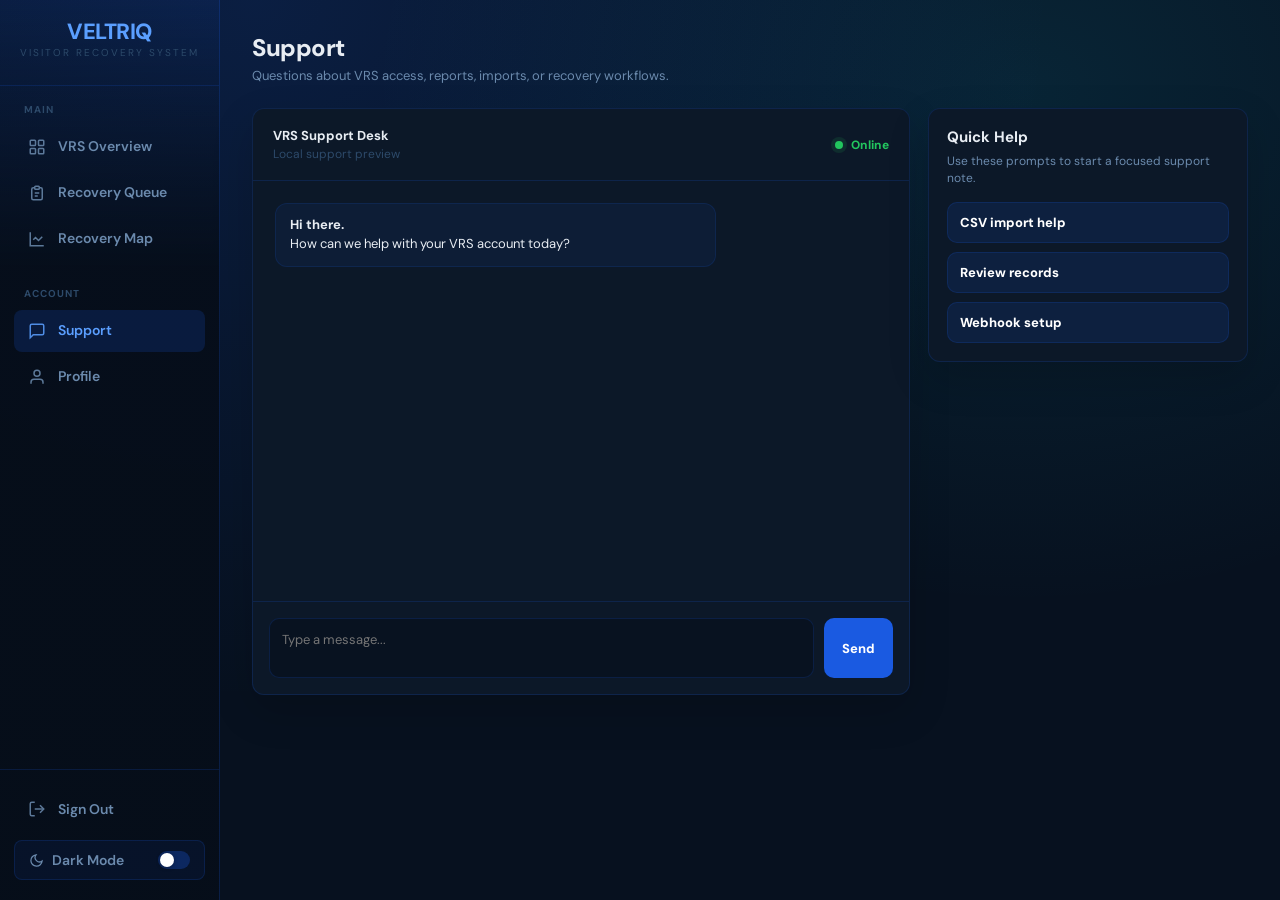
==== chat.html @ 0a5014c0 "Add files via upload" ====
<!DOCTYPE html>
<html lang="en">
<head>
<script>document.documentElement.style.opacity = '1';</script>
<script>(function(){const t=localStorage.getItem('veltriq_theme')||'dark';document.documentElement.setAttribute('data-theme',t);})();</script>
<meta charset="UTF-8">
<meta name="viewport" content="width=device-width, initial-scale=1.0">
<link rel="icon" type="image/png" href="assets/favicon.png">
<title>VELTRIQ - Support</title>
<link href="https://fonts.googleapis.com/css2?family=DM+Sans:wght@300;400;500;600;700&family=DM+Mono:wght@400;500&display=swap" rel="stylesheet">
<style>
  :root { --bg:#07111f; --sidebar-bg:#060e1a; --card-bg:#0c1828; --card-border:rgba(26,90,225,0.18); --text-primary:#e8edf3; --text-secondary:#6b8aad; --text-muted:#2d4a6a; --accent-blue:#1a5ae1; --accent-cyan:#11b4dc; --accent-green:#22c55e; --sidebar-width:220px; }
  * { margin:0; padding:0; box-sizing:border-box; }
  body { background:radial-gradient(ellipse at 20% 0%,rgba(26,90,225,0.18) 0%,transparent 55%),radial-gradient(ellipse at 80% 10%,rgba(17,180,220,0.12) 0%,transparent 45%),#07111f; font-family:'DM Sans',sans-serif; color:var(--text-primary); display:flex; min-height:100vh; font-size:13px; }
  [data-theme="light"] { --bg:#f0f4f8; --sidebar-bg:#e8edf5; --card-bg:#ffffff; --card-border:rgba(26,90,225,0.15); --text-primary:#0f1e33; --text-secondary:#4a6080; --text-muted:#8fa3bb; }
  [data-theme="light"] body { background:#f0f4f8; }
  [data-theme="light"] .sidebar { background:linear-gradient(180deg,rgba(26,90,225,0.06) 0%,rgba(232,237,245,0.98) 30%); border-right-color:rgba(26,90,225,0.15); }
  [data-theme="light"] .nav-item { color:#4a6080; }
  [data-theme="light"] .support-card, [data-theme="light"] .quick-card { background:#ffffff; border-color:rgba(26,90,225,0.12); }
  .sidebar { width:var(--sidebar-width); background:linear-gradient(180deg,rgba(26,90,225,0.08) 0%,rgba(6,14,26,0.98) 30%); border-right:1px solid rgba(26,90,225,0.22); display:flex; flex-direction:column; padding:20px 0; position:fixed; top:0; left:0; bottom:0; z-index:100; overflow-y:auto; }
  .logo { padding:0 18px 24px; border-bottom:1px solid var(--card-border); margin-bottom:18px; text-align:center; }

  .nav-section { padding: 0 14px; margin-bottom: 24px; }
  .nav-label {
    font-size: 10px; color: var(--text-muted); text-transform: uppercase;
    letter-spacing: 1px; padding: 0 10px 10px; font-weight: 700;
  }
  .nav-item {
    display: flex; align-items: center; gap: 12px; padding: 11px 14px;
    border-radius: 8px; color: var(--text-secondary); cursor: pointer;
    transition: all 0.15s; font-size: 14px; font-weight: 600; margin-bottom: 4px;
    text-decoration: none; border: none; background: transparent; font-family: inherit; width: 100%;
    text-align: left;
  }
  .nav-item:hover { background: rgba(26,90,225,0.1); color: var(--text-primary); }
  .nav-item.active { background: rgba(26,90,225,0.18); color: #5b9fff; }
  .nav-item svg { width: 18px; height: 18px; opacity: 0.86; flex-shrink: 0; }
  .sidebar-bottom {
    margin-top: auto; padding: 18px 14px 0;
    border-top: 1px solid var(--card-border);
  }
  .theme-btn {
    width: 100%; display: flex; align-items: center; justify-content: space-between;
    padding: 10px 14px; border-radius: 8px; margin-top: 10px;
    background: rgba(26,90,225,0.08); border: 1px solid rgba(26,90,225,0.18);
    color: var(--text-secondary); font-family: inherit; font-size: 14px; font-weight: 600;
    cursor: pointer; transition: all 0.15s; text-align: left;
  }
  .theme-btn:hover { background: rgba(26,90,225,0.14); color: var(--text-primary); }

  .toggle-track { width:32px; height:18px; border-radius:9px; background:rgba(26,90,225,0.3); position:relative; transition:background .25s; flex-shrink:0; }
  .toggle-track.on { background:#1a5ae1; }
  .toggle-thumb { position:absolute; top:2px; left:2px; width:14px; height:14px; border-radius:50%; background:#fff; transition:transform .25s; box-shadow:0 1px 4px rgba(0,0,0,.3); }
  .toggle-thumb.on { transform:translateX(14px); }
  .main { margin-left:var(--sidebar-width); flex:1; padding:32px; min-width:0; }
  .page-title { font-size:24px; font-weight:800; letter-spacing:-.5px; }
  .page-sub { color:var(--text-secondary); font-size:13px; margin-top:4px; margin-bottom:24px; }
  .support-grid { display:grid; grid-template-columns:minmax(320px,1fr) 320px; gap:18px; align-items:start; }
  .support-card, .quick-card { background:var(--card-bg); border:1px solid var(--card-border); border-radius:12px; box-shadow:0 16px 42px rgba(0,0,0,.16); }
  .support-card { overflow:hidden; }
  .support-head { padding:18px 20px; border-bottom:1px solid var(--card-border); display:flex; align-items:center; justify-content:space-between; }
  .status-pill { display:inline-flex; align-items:center; gap:8px; color:var(--accent-green); font-weight:800; font-size:12px; }
  .status-pill span { width:8px; height:8px; border-radius:50%; background:var(--accent-green); box-shadow:0 0 0 4px rgba(34,197,94,.12); }
  .messages { padding:22px; min-height:420px; display:flex; flex-direction:column; gap:12px; }
  .bubble { max-width:72%; padding:12px 14px; border-radius:12px; line-height:1.45; border:1px solid rgba(26,90,225,.14); }
  .bubble.agent { background:rgba(26,90,225,.08); color:var(--text-primary); }
  .bubble.user { background:linear-gradient(135deg,#1a5ae1,#1048b8); color:white; align-self:flex-end; }
  .composer { display:flex; gap:10px; padding:16px; border-top:1px solid var(--card-border); }
  .composer textarea { flex:1; min-height:44px; max-height:110px; resize:none; background:rgba(6,14,26,.48); border:1px solid var(--card-border); color:var(--text-primary); border-radius:10px; padding:12px; font:inherit; outline:none; }
  .composer button, .quick-card button { border:none; border-radius:10px; background:var(--accent-blue); color:#fff; font:inherit; font-weight:800; cursor:pointer; padding:0 18px; }
  .quick-card { padding:18px; }
  .quick-card h3 { font-size:15px; margin-bottom:6px; }
  .quick-card p { color:var(--text-secondary); font-size:12px; line-height:1.45; margin-bottom:14px; }
  .quick-list { display:grid; gap:9px; }
  .quick-list button { text-align:left; padding:11px 12px; background:rgba(26,90,225,.12); border:1px solid rgba(26,90,225,.18); }
  @media (max-width:1000px){ .support-grid{grid-template-columns:1fr;} }
</style>

<style id="vrs-sidebar-reset">
  :root { --sidebar-width: 220px !important; }
  body { margin: 0 !important; }
  .sidebar {
    width: var(--sidebar-width) !important;
    min-width: var(--sidebar-width) !important;
    max-width: var(--sidebar-width) !important;
    position: fixed !important;
    inset: 0 auto 0 0 !important;
    z-index: 1000 !important;
    display: flex !important;
    flex-direction: column !important;
    padding: 20px 0 !important;
    overflow-y: auto !important;
    background: linear-gradient(180deg, rgba(26,90,225,0.08) 0%, rgba(6,14,26,0.98) 30%) !important;
    border-right: 1px solid rgba(26,90,225,0.22) !important;
  }
  .main {
    margin-left: var(--sidebar-width) !important;
  }
  .sidebar .logo {
    display: block !important;
    padding: 0 18px 24px !important;
    margin: 0 0 18px !important;
    border-bottom: 1px solid var(--card-border, rgba(26,90,225,0.18)) !important;
    text-align: center !important;
  }
  .sidebar .logo div:first-child {
    display: block !important;
    font-size: 22px !important;
    line-height: 1.05 !important;
    font-weight: 800 !important;
    letter-spacing: -0.5px !important;
    color: #5b9fff !important;
  }
  .sidebar .logo div:last-child {
    display: block !important;
    font-size: 10px !important;
    line-height: 1.45 !important;
    color: var(--text-muted, #2d4a6a) !important;
    letter-spacing: 2px !important;
    text-transform: uppercase !important;
    margin-top: 3px !important;
  }
  .sidebar .nav-section {
    display: block !important;
    padding: 0 14px !important;
    margin: 0 0 24px !important;
  }
  .sidebar .nav-label {
    display: block !important;
    font-size: 10px !important;
    line-height: 1.2 !important;
    color: var(--text-muted, #2d4a6a) !important;
    text-transform: uppercase !important;
    letter-spacing: 1px !important;
    padding: 0 10px 10px !important;
    font-weight: 700 !important;
  }
  .sidebar .nav-item,
  .sidebar button.nav-item,
  .sidebar a.nav-item {
    appearance: none !important;
    -webkit-appearance: none !important;
    display: flex !important;
    align-items: center !important;
    gap: 12px !important;
    width: 100% !important;
    min-height: 42px !important;
    padding: 11px 14px !important;
    margin: 0 0 4px !important;
    border: 0 !important;
    border-radius: 8px !important;
    background: transparent !important;
    color: var(--text-secondary, #6b8aad) !important;
    font-family: 'DM Sans', sans-serif !important;
    font-size: 14px !important;
    line-height: 1.2 !important;
    font-weight: 600 !important;
    text-align: left !important;
    text-decoration: none !important;
    cursor: pointer !important;
    white-space: nowrap !important;
    box-shadow: none !important;
  }
  .sidebar .nav-item:hover {
    background: rgba(26,90,225,0.10) !important;
    color: var(--text-primary, #e8edf3) !important;
  }
  .sidebar .nav-item.active {
    background: rgba(26,90,225,0.18) !important;
    color: #5b9fff !important;
  }
  .sidebar .nav-item svg {
    width: 18px !important;
    height: 18px !important;
    min-width: 18px !important;
    opacity: 0.86 !important;
    flex: 0 0 18px !important;
  }
  .sidebar .sidebar-bottom {
    margin-top: auto !important;
    padding: 18px 14px 0 !important;
    border-top: 1px solid var(--card-border, rgba(26,90,225,0.18)) !important;
  }
  .sidebar .theme-btn {
    appearance: none !important;
    -webkit-appearance: none !important;
    width: 100% !important;
    display: flex !important;
    align-items: center !important;
    justify-content: space-between !important;
    padding: 10px 14px !important;
    margin-top: 10px !important;
    border-radius: 8px !important;
    background: rgba(26,90,225,0.08) !important;
    border: 1px solid rgba(26,90,225,0.18) !important;
    color: var(--text-secondary, #6b8aad) !important;
    font-family: 'DM Sans', sans-serif !important;
    font-size: 14px !important;
    font-weight: 600 !important;
    text-align: left !important;
    box-shadow: none !important;
  }
  .sidebar .toggle-track {
    width: 32px !important;
    height: 18px !important;
    border-radius: 9px !important;
    background: rgba(26,90,225,0.3) !important;
    position: relative !important;
    flex: 0 0 32px !important;
  }
  .sidebar .toggle-thumb {
    position: absolute !important;
    top: 2px !important;
    left: 2px !important;
    width: 14px !important;
    height: 14px !important;
    border-radius: 50% !important;
    background: #fff !important;
  }
</style>
  <link rel="stylesheet" href="vrs-light-readability.css">
</head>
<body>
<aside class="sidebar">
  <div class="logo"><div style="font-size:22px;font-weight:800;letter-spacing:-0.5px;color:#5b9fff;">VELTRIQ</div><div style="font-size:10px;color:var(--text-muted);letter-spacing:2px;text-transform:uppercase;margin-top:3px;line-height:1.45;">Visitor Recovery System</div></div>
  <div class="nav-section"><div class="nav-label">Main</div>
    <button class="nav-item" onclick="location.href='dashboard.html'"><svg viewBox="0 0 24 24" fill="none" stroke="currentColor" stroke-width="2"><rect x="3" y="3" width="7" height="7" rx="1"/><rect x="14" y="3" width="7" height="7" rx="1"/><rect x="3" y="14" width="7" height="7" rx="1"/><rect x="14" y="14" width="7" height="7" rx="1"/></svg>VRS Overview</button>
    <button class="nav-item" onclick="location.href='intent.html'"><svg viewBox="0 0 24 24" fill="none" stroke="currentColor" stroke-width="2"><path d="M9 5H7a2 2 0 0 0-2 2v12a2 2 0 0 0 2 2h10a2 2 0 0 0 2-2V7a2 2 0 0 0-2-2h-2"/><rect x="9" y="3" width="6" height="4" rx="1"/><path d="M9 12h6M9 16h4"/></svg>Recovery Queue</button>
    <button class="nav-item" onclick="location.href='heatmap.html'"><svg viewBox="0 0 24 24" fill="none" stroke="currentColor" stroke-width="2"><path d="M3 3v18h18"/><path d="m19 9-5 5-4-4-3 3"/></svg>Recovery Map</button>
  </div>
  <div class="nav-section"><div class="nav-label">Account</div>
    <button class="nav-item active" onclick="location.href='chat.html'"><svg viewBox="0 0 24 24" fill="none" stroke="currentColor" stroke-width="2"><path d="M21 15a2 2 0 0 1-2 2H7l-4 4V5a2 2 0 0 1 2-2h14a2 2 0 0 1 2 2z"/></svg>Support</button>
    <button class="nav-item" onclick="location.href='profile.html'"><svg viewBox="0 0 24 24" fill="none" stroke="currentColor" stroke-width="2"><path d="M20 21v-2a4 4 0 0 0-4-4H8a4 4 0 0 0-4 4v2"/><circle cx="12" cy="7" r="4"/></svg>Profile</button>
  </div>
  <div class="sidebar-bottom"><button class="nav-item" onclick="location.href='index.html'"><svg viewBox="0 0 24 24" fill="none" stroke="currentColor" stroke-width="2"><path d="M9 21H5a2 2 0 0 1-2-2V5a2 2 0 0 1 2-2h4"/><polyline points="16 17 21 12 16 7"/><line x1="21" y1="12" x2="9" y2="12"/></svg>Sign Out</button><button class="theme-btn" onclick="toggleTheme()"><span style="display:flex;align-items:center;gap:8px;"><svg id="themeIcon" viewBox="0 0 24 24" width="15" height="15" fill="none" stroke="currentColor" stroke-width="2"></svg><span id="themeLabel"></span></span><div class="toggle-track" id="toggleTrack"><div class="toggle-thumb" id="toggleThumb"></div></div></button></div>
</aside>
<main class="main">
  <div class="page-title">Support</div><div class="page-sub">Questions about VRS access, reports, imports, or recovery workflows.</div>
  <div class="support-grid">
    <section class="support-card"><div class="support-head"><div><strong>VRS Support Desk</strong><div style="color:var(--text-muted);font-size:12px;margin-top:2px;">Local support preview</div></div><div class="status-pill"><span></span>Online</div></div><div class="messages" id="messages"><div class="bubble agent"><strong>Hi there.</strong><br>How can we help with your VRS account today?</div></div><div class="composer"><textarea id="supportInput" placeholder="Type a message..."></textarea><button onclick="sendLocalMessage()">Send</button></div></section>
    <aside class="quick-card"><h3>Quick Help</h3><p>Use these prompts to start a focused support note.</p><div class="quick-list"><button onclick="quickPrompt('I need help importing a visitor CSV.')">CSV import help</button><button onclick="quickPrompt('I need help reviewing recovered visitor records.')">Review records</button><button onclick="quickPrompt('I need help preparing the webhook connection.')">Webhook setup</button></div></aside>
  </div>
</main>
<script>
function applyTheme(theme){document.documentElement.setAttribute('data-theme',theme);localStorage.setItem('veltriq_theme',theme);const isDark=theme==='dark';document.getElementById('toggleTrack').classList.toggle('on',!isDark);document.getElementById('toggleThumb').classList.toggle('on',!isDark);document.getElementById('themeIcon').innerHTML=isDark?'<path d="M21 12.79A9 9 0 1 1 11.21 3 7 7 0 0 0 21 12.79z"/>':'<circle cx="12" cy="12" r="5"/><line x1="12" y1="1" x2="12" y2="3"/><line x1="12" y1="21" x2="12" y2="23"/><line x1="4.22" y1="4.22" x2="5.64" y2="5.64"/><line x1="18.36" y1="18.36" x2="19.78" y2="19.78"/><line x1="1" y1="12" x2="3" y2="12"/><line x1="21" y1="12" x2="23" y2="12"/><line x1="4.22" y1="19.78" x2="5.64" y2="18.36"/><line x1="18.36" y1="5.64" x2="19.78" y2="4.22"/>';document.getElementById('themeLabel').textContent=isDark?'Dark Mode':'Light Mode';}
function toggleTheme(){applyTheme((document.documentElement.getAttribute('data-theme')||'dark')==='dark'?'light':'dark');}
function quickPrompt(text){document.getElementById('supportInput').value=text;document.getElementById('supportInput').focus();}
function sendLocalMessage(){const input=document.getElementById('supportInput');const text=input.value.trim();if(!text)return;const el=document.createElement('div');el.className='bubble user';el.textContent=text;document.getElementById('messages').appendChild(el);input.value='';setTimeout(()=>{const reply=document.createElement('div');reply.className='bubble agent';reply.textContent='Got it. We will use this note to guide the next VRS support step.';document.getElementById('messages').appendChild(reply);},250);}
window.addEventListener('load',()=>applyTheme(localStorage.getItem('veltriq_theme')||'dark'));
</script>
</body>
</html>
---- vrs-light-readability.css ----
/* Final light-mode contrast pass for the VRS app. */
[data-theme="light"] {
  --bg-primary: #eef3f9;
  --bg-secondary: #f7fbff;
  --sidebar-bg: #f8fbff;
  --card-bg: #ffffff;
  --card-border: rgba(31, 65, 120, 0.18);
  --text-primary: #13243a;
  --text-secondary: #344760;
  --text-muted: #637892;
}

[data-theme="light"] body,
[data-theme="light"] .main {
  background: #eef3f9 !important;
  color: #13243a !important;
}

[data-theme="light"] .sidebar {
  background: linear-gradient(180deg, #f9fbff 0%, #eef4fb 46%, #e7eef7 100%) !important;
  border-right: 1px solid rgba(31, 65, 120, 0.18) !important;
  box-shadow: 8px 0 26px rgba(31, 65, 120, 0.08) !important;
}

[data-theme="light"] .sidebar .logo,
[data-theme="light"] .sidebar .sidebar-bottom {
  border-color: rgba(31, 65, 120, 0.16) !important;
}

[data-theme="light"] .sidebar .logo div:first-child {
  color: #2563eb !important;
}

[data-theme="light"] .sidebar .logo div:last-child,
[data-theme="light"] .sidebar .nav-label {
  color: #657892 !important;
}

[data-theme="light"] .sidebar .nav-item,
[data-theme="light"] .sidebar button.nav-item,
[data-theme="light"] .sidebar a.nav-item {
  color: #344760 !important;
}

[data-theme="light"] .sidebar .nav-item:hover {
  background: rgba(37, 99, 235, 0.10) !important;
  color: #13243a !important;
}

[data-theme="light"] .sidebar .nav-item.active {
  background: rgba(37, 99, 235, 0.16) !important;
  color: #1d4ed8 !important;
  box-shadow: inset 3px 0 0 #3b82f6 !important;
}

[data-theme="light"] .sidebar .theme-btn {
  background: #ffffff !important;
  border: 1px solid rgba(37, 99, 235, 0.22) !important;
  color: #344760 !important;
}

[data-theme="light"] .sidebar .toggle-track {
  background: rgba(37, 99, 235, 0.24) !important;
}

[data-theme="light"] .topbar,
[data-theme="light"] .header,
[data-theme="light"] .page-header {
  background: rgba(244, 248, 253, 0.96) !important;
  border-bottom-color: rgba(31, 65, 120, 0.14) !important;
  box-shadow: 0 8px 24px rgba(31, 65, 120, 0.08) !important;
}

[data-theme="light"] .page-title,
[data-theme="light"] h1,
[data-theme="light"] h2,
[data-theme="light"] h3,
[data-theme="light"] .panel-title,
[data-theme="light"] .card-title,
[data-theme="light"] .section-title,
[data-theme="light"] .drawer-name,
[data-theme="light"] .zip-code,
[data-theme="light"] .feed-zip,
[data-theme="light"] .profile-val,
[data-theme="light"] .mini-stat-val,
[data-theme="light"] .stat-value {
  color: #13243a !important;
}

[data-theme="light"] .page-sub,
[data-theme="light"] .panel-sub,
[data-theme="light"] .mini-stat-label,
[data-theme="light"] .stat-label,
[data-theme="light"] .zip-rank,
[data-theme="light"] .feed-time,
[data-theme="light"] .profile-label,
[data-theme="light"] .table-subtitle,
[data-theme="light"] .command-copy {
  color: #5f738d !important;
}

[data-theme="light"] .toggle-group,
[data-theme="light"] .date-input,
[data-theme="light"] .data-source,
[data-theme="light"] .search-box,
[data-theme="light"] select,
[data-theme="light"] input,
[data-theme="light"] .filter-panel,
[data-theme="light"] .stat-card,
[data-theme="light"] .chart-card,
[data-theme="light"] .zip-card,
[data-theme="light"] .table-card,
[data-theme="light"] .mini-stat,
[data-theme="light"] .insight-pill,
[data-theme="light"] .drawer-row {
  background: #ffffff !important;
  border-color: rgba(31, 65, 120, 0.16) !important;
  color: #13243a !important;
  box-shadow: 0 12px 32px rgba(31, 65, 120, 0.07) !important;
}

[data-theme="light"] .toggle-btn {
  color: #435974 !important;
}

[data-theme="light"] .toggle-btn.active {
  background: #465ee6 !important;
  color: #ffffff !important;
}

[data-theme="light"] .action-btn,
[data-theme="light"] .command-link,
[data-theme="light"] .page-btn {
  color: #ffffff !important;
}

[data-theme="light"] table,
[data-theme="light"] tbody,
[data-theme="light"] tr,
[data-theme="light"] td {
  color: #233650 !important;
}

[data-theme="light"] th {
  color: #5a6f8a !important;
}

[data-theme="light"] tbody tr:hover {
  background: rgba(37, 99, 235, 0.08) !important;
}

[data-theme="light"] .map-wrap {
  background: #dce5ef !important;
}

[data-theme="light"] .map-wrap:after {
  box-shadow: inset 0 0 65px rgba(15, 23, 42, 0.24) !important;
}

[data-theme="light"] .leaflet-tile {
  filter: brightness(0.86) contrast(1.05) saturate(0.88) !important;
}

[data-theme="light"] .overlay-pill,
[data-theme="light"] .map-legend,
[data-theme="light"] .map-focus-card,
[data-theme="light"] .right-panel,
[data-theme="light"] #profilePanel {
  background: rgba(248, 251, 255, 0.96) !important;
  border-color: rgba(31, 65, 120, 0.18) !important;
  color: #13243a !important;
  box-shadow: 0 18px 44px rgba(31, 65, 120, 0.14) !important;
}

[data-theme="light"] #profilePanel {
  background: #eef4fb !important;
}

[data-theme="light"] .overlay-pill-label,
[data-theme="light"] .legend-title,
[data-theme="light"] .legend-item,
[data-theme="light"] .map-focus-card span,
[data-theme="light"] .drawer-eyebrow {
  color: #60738e !important;
}

[data-theme="light"] .overlay-pill-value,
[data-theme="light"] .map-focus-card strong,
[data-theme="light"] .drawer-row strong,
[data-theme="light"] .drawer-row a {
  color: #13243a !important;
}

[data-theme="light"] .feed-row,
[data-theme="light"] .zip-row,
[data-theme="light"] .profile-row {
  background: rgba(255, 255, 255, 0.78) !important;
  border-color: rgba(37, 99, 235, 0.16) !important;
  color: #13243a !important;
}

[data-theme="light"] .feed-row:hover,
[data-theme="light"] .zip-row:hover {
  background: rgba(37, 99, 235, 0.09) !important;
  border-color: rgba(37, 99, 235, 0.28) !important;
}

[data-theme="light"] .right-panel,
[data-theme="light"] .feed-list {
  scrollbar-color: #9eafc4 #edf3fa;
}
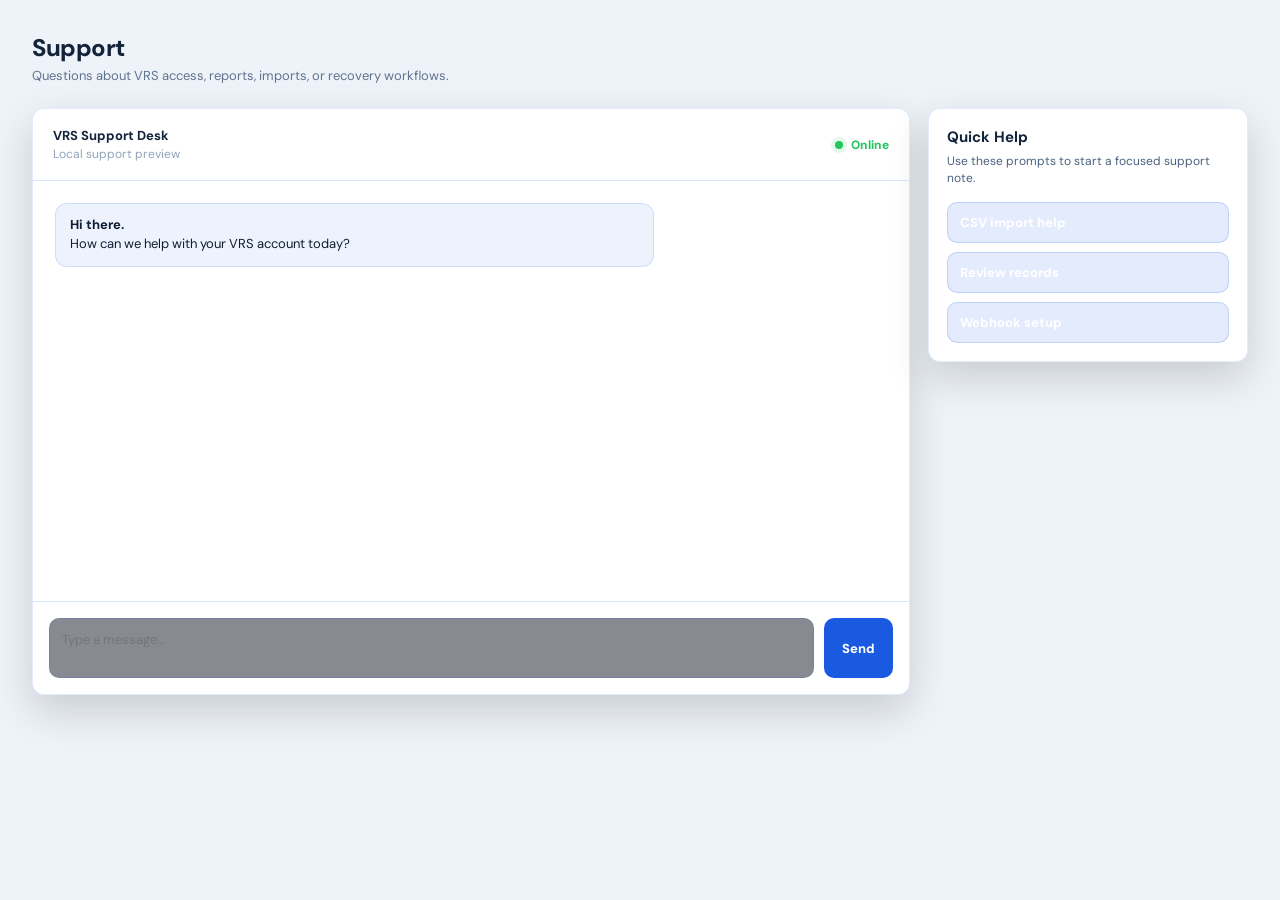
==== commit ae8a1fa0: "Add files via upload" ====
--- a/chat.html
+++ b/chat.html
@@ -220,6 +220,8 @@
 </style>
   <link rel="stylesheet" href="vrs-light-readability.css">
 </head>
+<script src="vrs-embed.js"></script>
+<link rel="stylesheet" href="vrs-embed.css">
 <body>
 <aside class="sidebar">
   <div class="logo"><div style="font-size:22px;font-weight:800;letter-spacing:-0.5px;color:#5b9fff;">VELTRIQ</div><div style="font-size:10px;color:var(--text-muted);letter-spacing:2px;text-transform:uppercase;margin-top:3px;line-height:1.45;">Visitor Recovery System</div></div>
@@ -249,4 +251,4 @@
 window.addEventListener('load',()=>applyTheme(localStorage.getItem('veltriq_theme')||'dark'));
 </script>
 </body>
-</html>+</html>
--- a/vrs-embed.css
+++ b/vrs-embed.css
@@ -0,0 +1,29 @@
+/* GHL provides the outer navigation, so VRS pages render as light-only content. */
+:root {
+  color-scheme: light !important;
+  --bg: #f0f4f8 !important;
+  --sidebar-bg: #e8edf5 !important;
+  --card-bg: #ffffff !important;
+  --card-border: rgba(26, 90, 225, 0.15) !important;
+  --text-primary: #0f1e33 !important;
+  --text-secondary: #4a6080 !important;
+  --text-muted: #8fa3bb !important;
+  --sidebar-width: 0px !important;
+}
+
+html,
+body {
+  background: #f0f4f8 !important;
+  color: var(--text-primary) !important;
+}
+
+.sidebar { display: none !important; }
+
+.main {
+  width: 100% !important;
+  max-width: none !important;
+  margin-left: 0 !important;
+}
+
+.theme-btn,
+#themeBtn { display: none !important; }
